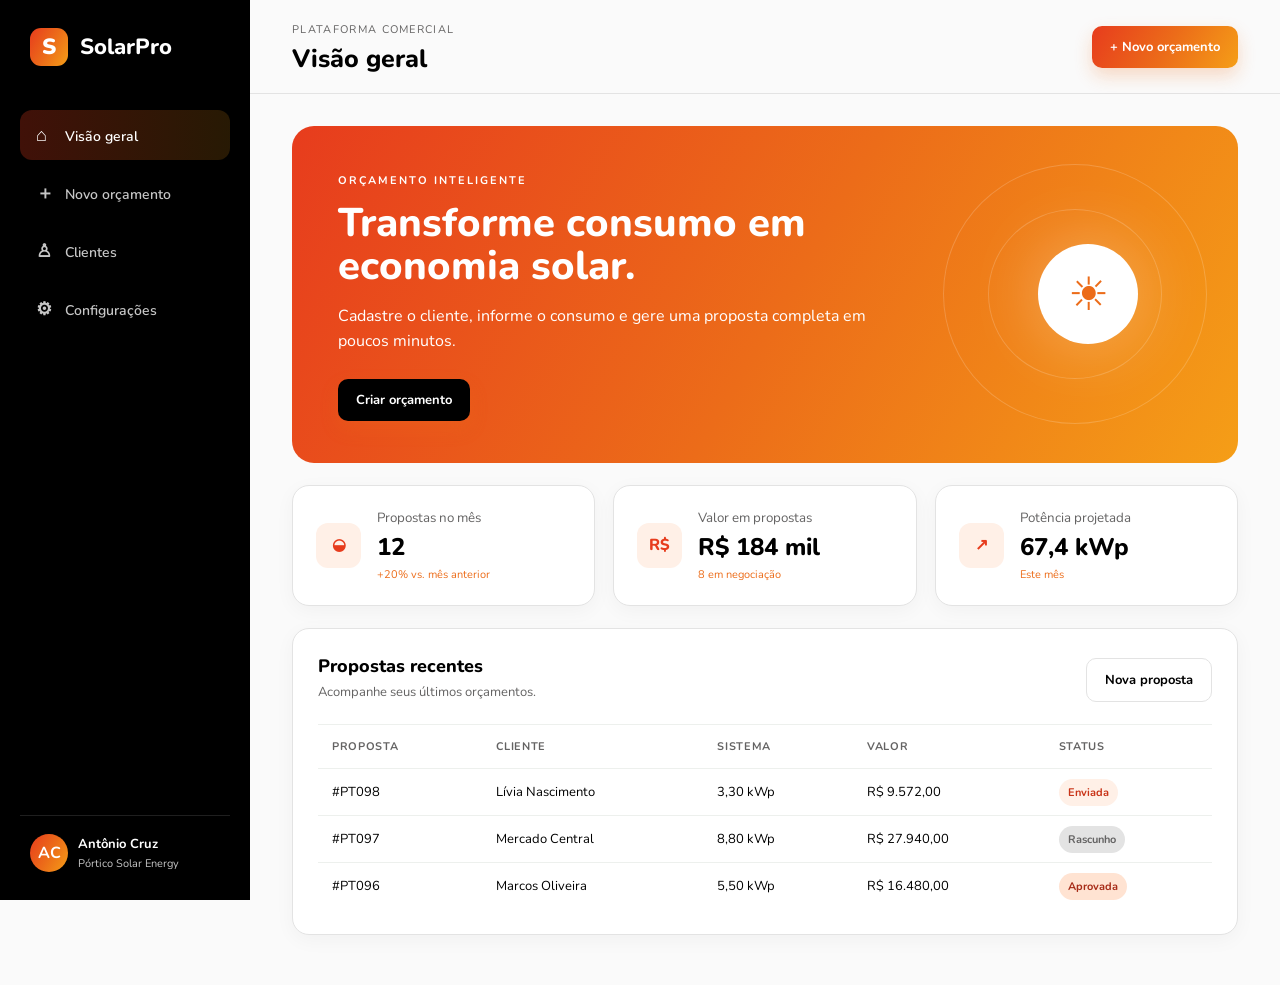
==== index.html @ 69b81ca0 "feat: criar MVP de propostas de energia solar" ====
<!doctype html>
<html lang="pt-BR">
<head>
  <meta charset="UTF-8" />
  <meta name="viewport" content="width=device-width, initial-scale=1.0" />
  <title>SolarPro - Orçamentos Fotovoltaicos</title>
  <link rel="preconnect" href="https://fonts.googleapis.com">
  <link rel="preconnect" href="https://fonts.gstatic.com" crossorigin>
  <link href="https://fonts.googleapis.com/css2?family=Nunito:wght@200;300;400;600;700;800;900&display=swap" rel="stylesheet">
  <link rel="stylesheet" href="styles.css" />
  <link rel="stylesheet" href="theme-portico.css" />
</head>
<body>
  <aside class="sidebar">
    <div class="brand"><span class="brand-mark">S</span><span>SolarPro</span></div>
    <nav>
      <button class="nav-item active" data-view="dashboard"><span>⌂</span> Visão geral</button>
      <button class="nav-item" data-view="quote"><span>＋</span> Novo orçamento</button>
      <button class="nav-item" data-view="clients"><span>♙</span> Clientes</button>
      <button class="nav-item" data-view="settings"><span>⚙</span> Configurações</button>
    </nav>
    <div class="sidebar-footer">
      <div class="avatar">AC</div>
      <div><strong>Antônio Cruz</strong><small>Pórtico Solar Energy</small></div>
    </div>
  </aside>

  <main>
    <header class="topbar">
      <div><small>Plataforma comercial</small><h1 id="pageTitle">Visão geral</h1></div>
      <button class="primary" id="newQuoteTop">+ Novo orçamento</button>
    </header>

    <section id="dashboard" class="view active-view">
      <div class="hero">
        <div><span class="eyebrow">ORÇAMENTO INTELIGENTE</span><h2>Transforme consumo em economia solar.</h2><p>Cadastre o cliente, informe o consumo e gere uma proposta completa em poucos minutos.</p><button class="primary light" id="heroNew">Criar orçamento</button></div>
        <div class="sun-orbit"><div class="sun">☀</div><span class="orbit one"></span><span class="orbit two"></span></div>
      </div>
      <div class="metric-grid">
        <article class="metric"><span class="metric-icon green">◒</span><div><small>Propostas no mês</small><strong>12</strong><em>+20% vs. mês anterior</em></div></article>
        <article class="metric"><span class="metric-icon amber">R$</span><div><small>Valor em propostas</small><strong>R$ 184 mil</strong><em>8 em negociação</em></div></article>
        <article class="metric"><span class="metric-icon blue">↗</span><div><small>Potência projetada</small><strong>67,4 kWp</strong><em>Este mês</em></div></article>
      </div>
      <div class="panel">
        <div class="panel-heading"><div><h3>Propostas recentes</h3><p>Acompanhe seus últimos orçamentos.</p></div><button class="ghost" id="panelNew">Nova proposta</button></div>
        <div class="table-wrap"><table><thead><tr><th>Proposta</th><th>Cliente</th><th>Sistema</th><th>Valor</th><th>Status</th></tr></thead><tbody id="recentQuotes"><tr><td>#PT098</td><td>Lívia Nascimento</td><td>3,30 kWp</td><td>R$ 9.572,00</td><td><span class="status sent">Enviada</span></td></tr><tr><td>#PT097</td><td>Mercado Central</td><td>8,80 kWp</td><td>R$ 27.940,00</td><td><span class="status draft">Rascunho</span></td></tr><tr><td>#PT096</td><td>Marcos Oliveira</td><td>5,50 kWp</td><td>R$ 16.480,00</td><td><span class="status approved">Aprovada</span></td></tr></tbody></table></div>
      </div>
    </section>

    <section id="quote" class="view">
      <div class="stepper"><div class="step active"><b>1</b><span>Cliente</span></div><i></i><div class="step"><b>2</b><span>Consumo</span></div><i></i><div class="step"><b>3</b><span>Sistema</span></div><i></i><div class="step"><b>4</b><span>Proposta</span></div></div>
      <form id="quoteForm">
        <div class="form-card step-panel active" data-step="1">
          <div class="form-title"><span>01</span><div><h2>Dados do cliente</h2><p>Informações de identificação e endereço da instalação.</p></div></div>
          <div class="form-grid">
            <label class="wide">Nome / Razão social<input name="clientName" value="Lívia Nascimento Monteiro" required></label>
            <label>CPF / CNPJ<input name="document" placeholder="000.000.000-00"></label>
            <label>Telefone<input name="phone" placeholder="(35) 99999-9999"></label>
            <label class="wide">Endereço<input name="address" value="Rua João Esteves Veronezi, 23 - Vista Alegre" required></label>
            <label>Cidade<input name="city" value="Alfenas" required></label>
            <label>UF<select name="state"><option selected>MG</option><option>SP</option><option>RJ</option><option>PR</option></select></label>
            <label>Nº da instalação<input name="installation" placeholder="Número da UC"></label>
            <label>Tipo de ligação<select name="connection"><option value="30">Monofásico</option><option value="50" selected>Bifásico</option><option value="100">Trifásico</option></select></label>
          </div>
        </div>

        <div class="form-card step-panel" data-step="2">
          <div class="form-title"><span>02</span><div><h2>Histórico de consumo</h2><p>Informe os últimos 12 meses em kWh. No futuro estes dados poderão ser extraídos da conta.</p></div></div>
          <div class="consumption-grid" id="consumptionGrid"></div>
          <div class="average-box"><span>Média mensal</span><strong id="averageConsumption">400 kWh</strong><small>Consumo compensável: <b id="compensableConsumption">350 kWh</b></small></div>
        </div>

        <div class="form-card step-panel" data-step="3">
          <div class="form-title"><span>03</span><div><h2>Parâmetros do sistema</h2><p>Ajuste tarifa, módulo, desempenho e condições comerciais.</p></div></div>
          <div class="form-grid">
            <label>Tarifa de energia (R$/kWh)<input type="number" step="0.01" name="tariff" value="1.15"></label>
            <label>HSP médio diário<input type="number" step="0.01" name="hsp" value="5.1675"></label>
            <label>Potência do módulo (W)<select name="modulePower"><option>450</option><option>550</option><option selected>550</option><option>575</option><option>585</option></select></label>
            <label>Performance ratio<input type="number" step="0.01" name="performance" value="0.74"></label>
            <label>Custo do kit (R$)<input type="number" step="0.01" name="kitCost" value="5200"></label>
            <label>Margem sobre o kit<input type="number" step="0.01" name="margin" value="0.49"></label>
            <label>Instalação sobre o kit<input type="number" step="0.01" name="installationRate" value="0.23077"></label>
            <label>Engenharia sobre o kit<input type="number" step="0.01" name="engineeringRate" value="0.12"></label>
            <label>Reajuste anual da energia<input type="number" step="0.01" name="energyInflation" value="0.10"></label>
            <label>Orientação<select name="orientation"><option selected>Norte</option><option>Nordeste</option><option>Noroeste</option><option>Leste</option><option>Oeste</option></select></label>
          </div>
        </div>

        <div class="form-actions"><button type="button" class="ghost hidden" id="prevStep">← Voltar</button><span></span><button type="button" class="primary" id="nextStep">Continuar →</button></div>
      </form>
    </section>

    <section id="proposal" class="view">
      <div class="proposal-actions"><button class="ghost" id="editQuote">← Editar dados</button><button class="primary" id="printProposal">Imprimir / Salvar PDF</button></div>
      <article class="proposal" id="proposalDocument">
        <div class="proposal-cover">
          <div class="proposal-brand"><span class="brand-mark">S</span><b>PÓRTICO<br>SOLAR ENERGY</b></div>
          <span class="proposal-number" id="pNumber">PT099/2026</span>
          <div class="cover-copy"><span>PROPOSTA TÉCNICA COMERCIAL</span><h2>Energia limpa.<br>Economia de verdade.</h2><p>Projeto fotovoltaico personalizado para <strong id="pClientCover"></strong>.</p></div>
          <div class="cover-result"><div><small>Potência do sistema</small><strong id="pPowerCover"></strong></div><div><small>Economia no 1º ano</small><strong id="pSavingsCover"></strong></div></div>
        </div>

        <div class="proposal-page">
          <div class="proposal-header"><div class="proposal-brand dark"><span class="brand-mark">S</span><b>PÓRTICO SOLAR ENERGY</b></div><span id="pDate"></span></div>
          <h2 class="section-heading">Seu projeto solar</h2>
          <p class="lead">Dimensionamento desenvolvido a partir do consumo informado e do potencial solar da região.</p>
          <div class="client-card"><div><small>CLIENTE</small><strong id="pClient"></strong><span id="pAddress"></span></div><div><small>INSTALAÇÃO</small><strong id="pInstallation"></strong><span id="pConnection"></span></div></div>
          <div class="result-grid"><div><small>Potência instalada</small><strong id="pPower"></strong></div><div><small>Módulos solares</small><strong id="pModules"></strong></div><div><small>Geração anual</small><strong id="pGeneration"></strong></div><div><small>Área estimada</small><strong id="pArea"></strong></div></div>
          <div class="chart-card"><div class="chart-heading"><div><h3>Geração estimada</h3><p>Produção mensal prevista em kWh</p></div><strong id="pMonthlyAverage"></strong></div><div class="bars" id="generationChart"></div></div>
        </div>

        <div class="proposal-page finance-page">
          <h2 class="section-heading">O investimento que se paga</h2>
          <p class="lead">A economia produzida pelo sistema recupera o investimento e continua gerando valor.</p>
          <div class="finance-highlight"><div><small>INVESTIMENTO TOTAL</small><strong id="pInvestment"></strong><span>Equipamentos, projeto e instalação</span></div><div><small>PAYBACK SIMPLES</small><strong id="pPayback"></strong><span>Retorno estimado</span></div></div>
          <div class="economy-row"><div><small>Economia no 1º ano</small><strong id="pAnnualSavings"></strong></div><div><small>Economia média mensal</small><strong id="pMonthlySavings"></strong></div><div><small>Vida útil considerada</small><strong>25 anos</strong></div></div>
          <div class="equipment"><h3>Equipamentos e serviços inclusos</h3><ul id="pEquipment"></ul></div>
          <div class="terms"><h3>Condições comerciais</h3><p>Pagamento à vista: 80% na assinatura do contrato e 20% após a instalação. Proposta válida por 3 dias, sujeita à disponibilidade dos equipamentos.</p></div>
          <footer><span>Pórtico Solar Energy • Alfenas/MG</span><span>antoniocruz@porticosolar.com.br • (35) 98409-2508</span></footer>
        </div>
      </article>
    </section>

    <section id="clients" class="view empty-state"><span>♙</span><h2>Clientes</h2><p>Os clientes cadastrados aparecerão aqui nas próximas versões.</p><button class="primary openQuote">Cadastrar primeiro cliente</button></section>
    <section id="settings" class="view empty-state"><span>⚙</span><h2>Configurações comerciais</h2><p>Tarifas, equipamentos, margens e modelos de proposta serão administrados aqui.</p><button class="primary openQuote">Usar configurações do modelo</button></section>
  </main>
  <script src="app.js"></script>
</body>
</html>
---- styles.css ----
:root{--ink:#10241d;--muted:#6c7a74;--green:#0d6b4f;--green2:#15966d;--lime:#d9f66f;--cream:#f5f4ed;--white:#fff;--line:#e2e7e2;--amber:#f0a936;--blue:#4379d7;--shadow:0 18px 50px rgba(17,49,38,.10)}*{box-sizing:border-box}body{margin:0;font-family:'DM Sans',sans-serif;color:var(--ink);background:#f7f8f5}.sidebar{position:fixed;left:0;top:0;bottom:0;width:250px;background:#0b2d23;color:white;padding:28px 20px;display:flex;flex-direction:column;z-index:10}.brand{display:flex;align-items:center;gap:12px;font:800 22px Manrope;margin:0 10px 44px}.brand-mark{width:38px;height:38px;border-radius:12px;background:var(--lime);color:#173d2e;display:grid;place-items:center;font-weight:900}.sidebar nav{display:grid;gap:8px}.nav-item{border:0;background:transparent;color:#a9c2b8;text-align:left;padding:13px 16px;border-radius:12px;font:600 14px 'DM Sans';cursor:pointer}.nav-item span{display:inline-block;width:25px;font-size:18px}.nav-item:hover,.nav-item.active{background:rgba(255,255,255,.1);color:white}.sidebar-footer{margin-top:auto;padding:18px 10px 0;border-top:1px solid rgba(255,255,255,.12);display:flex;gap:10px;align-items:center}.avatar{width:38px;height:38px;border-radius:50%;background:#1c8061;display:grid;place-items:center;font-weight:700}.sidebar-footer strong,.sidebar-footer small{display:block}.sidebar-footer strong{font-size:13px}.sidebar-footer small{font-size:11px;color:#9cb8ae;margin-top:3px}main{margin-left:250px;min-height:100vh}.topbar{height:94px;padding:18px 42px;display:flex;justify-content:space-between;align-items:center;background:rgba(247,248,245,.92);position:sticky;top:0;z-index:5;border-bottom:1px solid #ebeeea;backdrop-filter:blur(12px)}.topbar small{color:var(--muted);font-size:11px;text-transform:uppercase;letter-spacing:.12em}.topbar h1{margin:3px 0 0;font:800 25px Manrope}.primary,.ghost{border:0;border-radius:10px;padding:12px 18px;font:700 13px 'DM Sans';cursor:pointer}.primary{background:var(--green);color:white;box-shadow:0 8px 18px rgba(13,107,79,.18)}.primary:hover{background:#095940}.ghost{background:white;color:var(--ink);border:1px solid var(--line)}.view{display:none;padding:32px 42px 50px;max-width:1480px;margin:auto}.active-view{display:block}.hero{min-height:280px;border-radius:22px;background:linear-gradient(120deg,#0a513b,#0e7c59);color:white;padding:42px 46px;display:flex;align-items:center;justify-content:space-between;overflow:hidden;position:relative}.hero>div:first-child{max-width:620px;z-index:1}.eyebrow{font-size:11px;letter-spacing:.18em;color:#d7f27e;font-weight:700}.hero h2{font:800 40px/1.07 Manrope;margin:12px 0}.hero p{color:#c6ddd5;line-height:1.6;max-width:540px}.primary.light{background:var(--lime);color:#183a2e;margin-top:8px}.sun-orbit{position:relative;width:260px;height:230px}.sun{position:absolute;inset:65px 80px;width:100px;height:100px;border-radius:50%;background:var(--lime);display:grid;place-items:center;color:#30553e;font-size:46px;box-shadow:0 0 70px rgba(217,246,111,.35)}.orbit{position:absolute;border:1px solid rgba(255,255,255,.18);border-radius:50%}.orbit.one{inset:30px}.orbit.two{inset:-15px}.metric-grid{display:grid;grid-template-columns:repeat(3,1fr);gap:18px;margin:22px 0}.metric,.panel,.form-card{background:white;border:1px solid #e8ece8;border-radius:17px;box-shadow:0 5px 20px rgba(19,48,38,.04)}.metric{padding:23px;display:flex;gap:16px;align-items:center}.metric-icon{width:45px;height:45px;display:grid;place-items:center;border-radius:12px;font-weight:800}.metric-icon.green{background:#e5f5ee;color:var(--green)}.metric-icon.amber{background:#fff1d9;color:#a86a00}.metric-icon.blue{background:#e8f0ff;color:var(--blue)}.metric small,.metric strong,.metric em{display:block}.metric small{color:var(--muted)}.metric strong{font:800 24px Manrope;margin:4px 0}.metric em{font-size:11px;color:#51a174;font-style:normal}.panel{padding:25px}.panel-heading{display:flex;justify-content:space-between;align-items:center}.panel h3{margin:0;font:800 18px Manrope}.panel p{margin:5px 0;color:var(--muted);font-size:13px}.table-wrap{overflow-x:auto}table{width:100%;border-collapse:collapse;margin-top:18px}th,td{text-align:left;padding:14px;border-top:1px solid #edf0ed;font-size:13px}th{font-size:11px;color:var(--muted);text-transform:uppercase;letter-spacing:.06em}.status{padding:6px 9px;border-radius:20px;font-size:11px;font-weight:700}.sent{background:#e5f1ff;color:#356cb3}.draft{background:#f1f1ed;color:#72776f}.approved{background:#e1f5e9;color:#277345}.stepper{display:flex;align-items:center;justify-content:center;margin:4px auto 28px;max-width:650px}.step{display:flex;align-items:center;gap:8px;color:#a5ada9;font-size:12px;font-weight:700}.step b{width:29px;height:29px;border-radius:50%;border:1px solid #d7ddd9;display:grid;place-items:center}.step.active{color:var(--green)}.step.active b{background:var(--green);border-color:var(--green);color:#fff}.stepper i{height:1px;background:#dfe4e1;width:60px;margin:0 10px}.form-card{padding:30px;display:none}.form-card.active{display:block}.form-title{display:flex;gap:15px;align-items:flex-start;padding-bottom:22px;border-bottom:1px solid #edf0ed;margin-bottom:24px}.form-title>span{font:800 12px Manrope;color:var(--green);background:#e6f4ee;padding:7px 9px;border-radius:8px}.form-title h2{font:800 23px Manrope;margin:0}.form-title p{margin:5px 0 0;color:var(--muted);font-size:13px}.form-grid{display:grid;grid-template-columns:repeat(2,1fr);gap:19px}.form-grid label,.consumption-grid label{font-size:12px;font-weight:700;color:#405048}.form-grid label.wide{grid-column:span 2}input,select{width:100%;margin-top:7px;border:1px solid #dfe5e1;border-radius:9px;padding:12px 13px;background:#fbfcfa;font:500 14px 'DM Sans';color:var(--ink);outline:none}input:focus,select:focus{border-color:var(--green2);box-shadow:0 0 0 3px rgba(21,150,109,.09)}.consumption-grid{display:grid;grid-template-columns:repeat(4,1fr);gap:14px}.average-box{margin-top:22px;background:#eef7f2;border-radius:12px;padding:17px 20px;display:flex;align-items:center;gap:18px}.average-box span{color:var(--muted);font-size:12px}.average-box strong{font:800 22px Manrope;color:var(--green)}.average-box small{margin-left:auto;color:var(--muted)}.form-actions{display:flex;justify-content:space-between;margin-top:18px}.hidden{visibility:hidden}.proposal-actions{display:flex;justify-content:flex-end;gap:10px;margin-bottom:18px}.proposal{max-width:920px;margin:auto;background:white;box-shadow:var(--shadow)}.proposal-cover{min-height:790px;background:linear-gradient(145deg,#082e24 0%,#0b674b 68%,#d9f66f 68%,#d9f66f 100%);color:white;padding:50px;position:relative;display:flex;flex-direction:column}.proposal-brand{display:flex;align-items:center;gap:10px}.proposal-brand b{font:800 12px/1.1 Manrope;letter-spacing:.08em}.proposal-number{position:absolute;right:50px;top:60px;font-size:12px;color:#b9d0c7}.cover-copy{margin-top:165px;max-width:650px}.cover-copy>span{color:var(--lime);letter-spacing:.16em;font-size:11px;font-weight:700}.cover-copy h2{font:800 52px/1.03 Manrope;margin:16px 0}.cover-copy p{font-size:16px;color:#cce0d8}.cover-result{margin-top:auto;margin-bottom:80px;display:flex;gap:60px}.cover-result small,.cover-result strong{display:block}.cover-result small{color:#a8c5ba;font-size:11px}.cover-result strong{font:800 25px Manrope;margin-top:5px}.proposal-page{min-height:980px;padding:48px 55px;position:relative}.proposal-header{display:flex;justify-content:space-between;align-items:center;border-bottom:1px solid #e7ebe8;padding-bottom:20px;color:var(--muted);font-size:11px}.proposal-brand.dark{color:var(--ink)}.section-heading{font:800 31px Manrope;margin:45px 0 8px}.lead{color:var(--muted);max-width:620px}.client-card{display:grid;grid-template-columns:2fr 1fr;gap:20px;background:var(--cream);padding:22px;border-radius:13px;margin:28px 0}.client-card small,.client-card strong,.client-card span{display:block}.client-card small{font-size:9px;color:var(--muted);letter-spacing:.12em}.client-card strong{font-size:15px;margin:5px 0}.client-card span{font-size:12px;color:var(--muted)}.result-grid{display:grid;grid-template-columns:repeat(4,1fr);border:1px solid var(--line);border-radius:13px;overflow:hidden}.result-grid div{padding:19px;border-right:1px solid var(--line)}.result-grid div:last-child{border:0}.result-grid small,.result-grid strong{display:block}.result-grid small{font-size:10px;color:var(--muted)}.result-grid strong{font:800 20px Manrope;margin-top:6px;color:var(--green)}.chart-card{margin-top:30px;border:1px solid var(--line);border-radius:13px;padding:24px}.chart-heading{display:flex;justify-content:space-between}.chart-heading h3{margin:0}.chart-heading p{margin:4px 0;color:var(--muted);font-size:11px}.chart-heading strong{font:800 20px Manrope;color:var(--green)}.bars{height:220px;display:flex;align-items:flex-end;gap:9px;margin-top:24px;border-bottom:1px solid var(--line)}.bar-wrap{height:100%;flex:1;display:flex;align-items:flex-end;position:relative}.bar{width:100%;background:linear-gradient(#44b78b,#0d6b4f);border-radius:5px 5px 0 0;min-height:10px}.bar-label{position:absolute;bottom:-22px;width:100%;text-align:center;font-size:8px;color:var(--muted)}.finance-highlight{display:grid;grid-template-columns:1.4fr 1fr;background:#0d694f;color:white;border-radius:16px;overflow:hidden;margin:32px 0}.finance-highlight>div{padding:30px}.finance-highlight>div+div{background:#d9f66f;color:var(--ink)}.finance-highlight small,.finance-highlight strong,.finance-highlight span{display:block}.finance-highlight small{font-size:10px;letter-spacing:.1em;opacity:.75}.finance-highlight strong{font:800 32px Manrope;margin:7px 0}.finance-highlight span{font-size:11px;opacity:.75}.economy-row{display:grid;grid-template-columns:repeat(3,1fr);gap:12px}.economy-row div{background:var(--cream);padding:18px;border-radius:11px}.economy-row small,.economy-row strong{display:block}.economy-row small{font-size:10px;color:var(--muted)}.economy-row strong{font:800 18px Manrope;margin-top:7px}.equipment,.terms{margin-top:30px}.equipment h3,.terms h3{font:800 17px Manrope}.equipment ul{display:grid;grid-template-columns:1fr 1fr;padding:0;list-style:none;gap:10px}.equipment li{font-size:12px;padding:11px;border-bottom:1px solid var(--line)}.equipment li:before{content:'✓';color:var(--green);font-weight:800;margin-right:8px}.terms p{font-size:12px;line-height:1.6;color:var(--muted)}footer{position:absolute;left:55px;right:55px;bottom:35px;padding-top:14px;border-top:1px solid var(--line);display:flex;justify-content:space-between;font-size:9px;color:var(--muted)}.empty-state{text-align:center;padding-top:130px}.empty-state>span{font-size:45px;color:var(--green)}.empty-state p{color:var(--muted)}@media(max-width:900px){.sidebar{width:82px;padding:24px 12px}.brand>span:last-child,.nav-item{font-size:0}.brand{margin-left:8px}.nav-item span{font-size:20px}.sidebar-footer>div:not(.avatar){display:none}main{margin-left:82px}.topbar,.view{padding-left:22px;padding-right:22px}.metric-grid{grid-template-columns:1fr}.sun-orbit{display:none}.form-grid,.consumption-grid{grid-template-columns:1fr 1fr}.result-grid{grid-template-columns:1fr 1fr}.proposal-cover{min-height:700px}.cover-copy h2{font-size:40px}}@media print{body{background:#fff}.sidebar,.topbar,.proposal-actions{display:none!important}main{margin:0}.view{display:none!important;padding:0}.view#proposal{display:block!important}.proposal{box-shadow:none;max-width:none}.proposal-cover,.proposal-page{min-height:100vh;page-break-after:always;-webkit-print-color-adjust:exact;print-color-adjust:exact}.proposal-page:last-child{page-break-after:auto}}
---- theme-portico.css ----
/* Identidade visual oficial Pórtico Solar Energy */
:root {
  --ink: #000000;
  --muted: #646363;
  --green: #EC6C19;
  --green2: #E73C1D;
  --lime: #F59E17;
  --cream: #FAFAFA;
  --white: #FFFFFF;
  --line: #E3E3E3;
  --amber: #F59E17;
  --blue: #EC6C19;
  --portico-gradient: linear-gradient(120deg, #E73C1D 0%, #EC6C19 52%, #F59E17 100%);
  --shadow: 0 18px 50px rgba(0, 0, 0, .10);
}

body, body * { font-family: 'Nunito', Arial, sans-serif !important; }
.brand, .topbar h1, .hero h2, .metric strong, .panel h3, .form-title h2,
.average-box strong, .proposal-brand b, .cover-copy h2, .cover-result strong,
.section-heading, .result-grid strong, .chart-heading strong, .finance-highlight strong,
.economy-row strong, .equipment h3, .terms h3 { font-family: 'Nunito', sans-serif; }

body { color: var(--ink); background: #FAFAFA; }
.sidebar { background: #000000; }
.brand-mark { background: var(--portico-gradient); color: #FFFFFF; border-radius: 11px; }
.nav-item { color: #C6C6C6; }
.nav-item:hover, .nav-item.active {
  background: linear-gradient(90deg, rgba(231, 60, 29, .28), rgba(245, 158, 23, .16));
  color: #FFFFFF;
}
.avatar { background: var(--portico-gradient); }
.sidebar-footer small { color: #C6C6C6; }
.topbar { background: rgba(250, 250, 250, .94); border-color: #E3E3E3; }
.primary { background: var(--portico-gradient); box-shadow: 0 8px 18px rgba(236, 108, 25, .24); }
.primary:hover { background: linear-gradient(120deg, #D9341B, #E95C13, #EB8B0F); }
.hero { background: var(--portico-gradient); }
.eyebrow, .hero p { color: #FFFFFF; }
.primary.light { background: #000000; color: #FFFFFF; }
.sun { background: #FFFFFF; color: #EC6C19; box-shadow: 0 0 70px rgba(255, 255, 255, .32); }
.metric, .panel, .form-card { border-color: #E3E3E3; box-shadow: 0 5px 20px rgba(0, 0, 0, .04); }
.metric-icon.green, .metric-icon.amber, .metric-icon.blue { background: #FFF0E7; color: #E73C1D; }
.metric em { color: #EC6C19; }
.sent { background: #FFF0E7; color: #C93418; }
.draft { background: #E3E3E3; color: #646363; }
.approved { background: #FFE3D2; color: #A72C18; }
.step.active { color: #E73C1D; }
.step.active b { background: var(--portico-gradient); border-color: #EC6C19; }
.form-title > span { color: #E73C1D; background: #FFF0E7; }
.form-grid label, .consumption-grid label { color: #646363; }
input:focus, select:focus { border-color: #EC6C19; box-shadow: 0 0 0 3px rgba(236, 108, 25, .12); }
.average-box { background: #FFF3EB; }
.average-box strong { color: #E73C1D; }
.proposal-cover {
  background: linear-gradient(145deg, #000000 0%, #1D1D1D 68%, #E73C1D 68%, #F59E17 100%);
}
.proposal-number, .cover-result small { color: #C6C6C6; }
.cover-copy > span { color: #F59E17; }
.cover-copy p { color: #E3E3E3; }
.result-grid strong, .chart-heading strong { color: #E73C1D; }
.bar { background: linear-gradient(#F59E17, #EC6C19, #E73C1D); }
.finance-highlight { background: #000000; }
.finance-highlight > div + div { background: var(--portico-gradient); color: #FFFFFF; }
.equipment li::before, .empty-state > span { color: #EC6C19; }
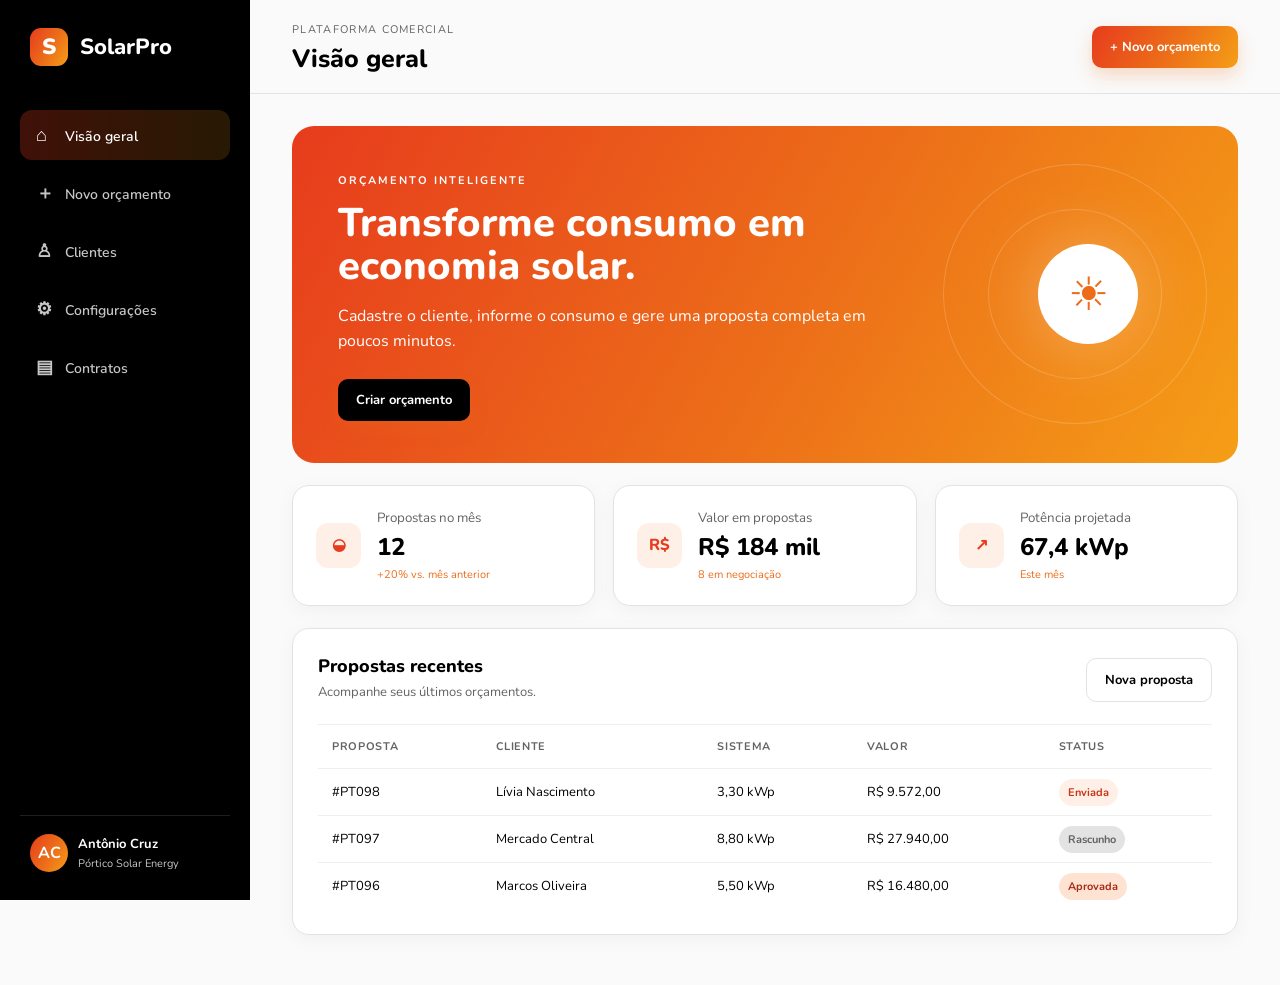
==== commit 3ba0ad59: "feat: adiciona propostas híbridas e contratos com aceite e assinatura por link" ====
--- a/index.html
+++ b/index.html
@@ -9,6 +9,7 @@
   <link href="https://fonts.googleapis.com/css2?family=Nunito:wght@200;300;400;600;700;800;900&display=swap" rel="stylesheet">
   <link rel="stylesheet" href="styles.css" />
   <link rel="stylesheet" href="theme-portico.css" />
+  <link rel="stylesheet" href="contracts.css" />
 </head>
 <body>
   <aside class="sidebar">
@@ -73,9 +74,31 @@
         <div class="form-card step-panel" data-step="3">
           <div class="form-title"><span>03</span><div><h2>Parâmetros do sistema</h2><p>Ajuste tarifa, módulo, desempenho e condições comerciais.</p></div></div>
           <div class="form-grid">
+            <div class="wide field-section"><h3>01 / Equipamentos do projeto</h3><p>Informe marca e modelo conforme o orçamento do fornecedor.</p></div>
+            <label class="wide">Tipo de sistema<select name="systemType"><option value="grid">Conectado à rede (on-grid)</option><option value="hybrid">Híbrido com baterias</option></select></label>
+            <label>Marca dos módulos<input name="moduleBrand" list="moduleBrands" placeholder="Selecione ou digite" required></label>
+            <datalist id="moduleBrands"><option value="Canadian Solar"><option value="JA Solar"><option value="Jinko Solar"><option value="LONGi"><option value="Trina Solar"></datalist>
+            <label>Modelo dos módulos<input name="moduleModel" placeholder="Código do fabricante" required></label>
+            <label>Marca do inversor<input name="inverterBrand" list="inverterBrands" placeholder="Selecione ou digite" required></label>
+            <datalist id="inverterBrands"><option value="Deye"><option value="Growatt"><option value="GoodWe"><option value="Solis"><option value="Sungrow"><option value="Hoymiles"></datalist>
+            <label>Modelo do inversor<input name="inverterModel" placeholder="Código do fabricante" required></label>
+            <label>Tecnologia do inversor<select name="inverterType"><option value="string">Inversor string</option><option value="micro">Microinversor</option><option value="hybrid" disabled>Inversor híbrido</option></select></label>
+            <label>Potência por inversor (kW)<input name="inverterPower" type="number" min="0.01" step="0.01" value="3" required></label>
+            <label>Quantidade de inversores<input name="inverterQuantity" type="number" min="1" step="1" value="1" required></label>
+            <label>Área por módulo (m²)<input name="moduleArea" type="number" min="0.01" step="0.001" value="2.645" required></label>
+            <fieldset class="wide hybrid-fields" id="hybridFields" hidden disabled><legend>Armazenamento e backup</legend><div class="form-grid">
+              <label>Marca da bateria<input name="batteryBrand" required></label>
+              <label>Modelo da bateria<input name="batteryModel" required></label>
+              <label>Capacidade por bateria (kWh)<input name="batteryCapacity" type="number" min="0.1" step="0.1" value="5.1" required></label>
+              <label>Quantidade de baterias<input name="batteryQuantity" type="number" min="1" step="1" value="1" required></label>
+              <label>Profundidade de descarga (%)<input name="batteryDod" type="number" min="1" max="100" step="1" value="90" required></label>
+              <label>Carga média de backup (kW)<input name="backupLoad" type="number" min="0.01" step="0.01" value="0.5" required></label>
+              <label class="wide">Custo adicional de armazenamento e backup (R$)<input name="batteryCost" type="number" min="0" step="0.01" placeholder="Baterias, proteções e instalação de backup" required></label>
+            </div><p class="field-help">Confirme a compatibilidade entre inversor e baterias. A autonomia é teórica e não considera perdas.</p></fieldset>
+            <div class="wide field-section"><h3>02 / Dimensionamento e investimento</h3><p>Inclua módulos e inversores no custo do kit. Informe o armazenamento separadamente.</p></div>
             <label>Tarifa de energia (R$/kWh)<input type="number" step="0.01" name="tariff" value="1.15"></label>
             <label>HSP médio diário<input type="number" step="0.01" name="hsp" value="5.1675"></label>
-            <label>Potência do módulo (W)<select name="modulePower"><option>450</option><option>550</option><option selected>550</option><option>575</option><option>585</option></select></label>
+            <label>Potência do módulo (W)<input name="modulePower" type="number" min="1" step="1" value="550" required></label>
             <label>Performance ratio<input type="number" step="0.01" name="performance" value="0.74"></label>
             <label>Custo do kit (R$)<input type="number" step="0.01" name="kitCost" value="5200"></label>
             <label>Margem sobre o kit<input type="number" step="0.01" name="margin" value="0.49"></label>
@@ -109,6 +132,15 @@
           <div class="chart-card"><div class="chart-heading"><div><h3>Geração estimada</h3><p>Produção mensal prevista em kWh</p></div><strong id="pMonthlyAverage"></strong></div><div class="bars" id="generationChart"></div></div>
         </div>
 
+        <div class="proposal-page equipment-page">
+          <span class="section-kicker">02 / TECNOLOGIA DO SEU PROJETO</span>
+          <h2 class="section-heading">Equipamentos escolhidos</h2>
+          <p class="lead" id="pSystemDescription"></p>
+          <div class="equipment-cards" id="pEquipmentCards"></div>
+          <div class="storage-summary" id="pStorage" hidden></div>
+          <div class="technical-note"><h3>Premissas do projeto</h3><p id="pAssumptions"></p><p>A seleção depende da validação de tensão, fases, MPPT, limites elétricos e condições da instalação pelo responsável técnico.</p></div>
+        </div>
+
         <div class="proposal-page finance-page">
           <h2 class="section-heading">O investimento que se paga</h2>
           <p class="lead">A economia produzida pelo sistema recupera o investimento e continua gerando valor.</p>
@@ -124,6 +156,9 @@
     <section id="clients" class="view empty-state"><span>♙</span><h2>Clientes</h2><p>Os clientes cadastrados aparecerão aqui nas próximas versões.</p><button class="primary openQuote">Cadastrar primeiro cliente</button></section>
     <section id="settings" class="view empty-state"><span>⚙</span><h2>Configurações comerciais</h2><p>Tarifas, equipamentos, margens e modelos de proposta serão administrados aqui.</p><button class="primary openQuote">Usar configurações do modelo</button></section>
   </main>
+  <script src="contract-template.js"></script>
+  <script src="contract-core.js"></script>
   <script src="app.js"></script>
+  <script src="contracts.js"></script>
 </body>
 </html>
--- a/theme-portico.css
+++ b/theme-portico.css
@@ -61,3 +61,71 @@
 .finance-highlight { background: #000000; }
 .finance-highlight > div + div { background: var(--portico-gradient); color: #FFFFFF; }
 .equipment li::before, .empty-state > span { color: #EC6C19; }
+
+.form-grid > .wide { grid-column: 1 / -1; }
+.field-section { border-top: 1px solid var(--line); padding-top: 14px; }
+.field-section h3 { margin: 0; font-size: 16px; color: #202020; }
+.field-section p, .field-help { font-size: 12px; color: var(--muted); line-height: 1.6; }
+.hybrid-fields { min-width: 0; border: 1px solid #f2c6a9; border-radius: 14px; padding: 22px; background: #fff8f2; }
+.hybrid-fields legend { padding: 0 8px; font-weight: 800; }
+[hidden] { display: none !important; }
+.proposal { border-radius: 20px; overflow: hidden; }
+.proposal-cover { background: radial-gradient(ellipse at 100% 10%, #733218 0%, transparent 55%), linear-gradient(150deg, #171717 72%, #ec6c19 72%, #f59e17 100%); }
+.cover-copy { margin-top: 120px; }
+.cover-copy h2 { letter-spacing: -.045em; }
+.system-badge { display: table; margin-bottom: 22px; padding: 8px 14px; border: 1px solid #b8784c; border-radius: 30px; color: #ffbd86; font-size: 12px; font-weight: 800; }
+.cover-result { gap: 35px; padding-top: 24px; border-top: 1px solid #ffffff30; }
+.proposal-page { border-top: 1px solid var(--line); min-height: 850px; }
+.section-kicker { color: #c65112; font-size: 11px; font-weight: 800; letter-spacing: .15em; }
+.equipment-page .section-heading { margin-top: 16px; }
+.equipment-cards { display: grid; gap: 16px; margin: 30px 0; }
+.equipment-card { padding: 24px; border: 1px solid var(--line); border-left: 4px solid #ec6c19; border-radius: 12px; background: linear-gradient(110deg, #fff8f2, #fff); break-inside: avoid; overflow-wrap: anywhere; }
+.equipment-card small { color: #a84712; font-size: 10px; font-weight: 800; letter-spacing: .12em; }
+.equipment-card h3 { margin: 9px 0; font-size: 22px; }
+.equipment-card p { margin: 0; font-size: 13px; color: var(--muted); }
+.storage-summary { padding: 22px; background: #202020; color: #fff; border-radius: 12px; font-size: 13px; line-height: 1.8; }
+.technical-note { margin-top: 26px; padding-top: 16px; border-top: 1px solid var(--line); }
+.technical-note h3 { font-size: 15px; }
+.technical-note p { font-size: 12px; color: var(--muted); line-height: 1.7; }
+.client-card, .cover-copy, .equipment li { overflow-wrap: anywhere; }
+.chart-card { padding-bottom: 42px; }
+.finance-page footer { position: static; margin-top: 36px; gap: 16px; flex-wrap: wrap; }
+@media screen and (max-width: 600px) {
+  .topbar { gap: 10px; }.topbar h1 { font-size: 20px; }.topbar .primary { padding: 10px; font-size: 11px; }
+  .view { padding: 20px 12px; }.form-card { padding: 20px 14px; }
+  .form-grid { grid-template-columns: 1fr; }.form-grid label.wide { grid-column: 1; }
+  .step { gap: 4px; }.step span { font-size: 10px; }.stepper i { width: 12px; margin: 0 4px; }
+  .proposal-cover, .proposal-page { padding: 28px 20px; min-height: auto; }
+  .proposal-cover { min-height: 650px; }.proposal-number { position: static; margin-top: 18px; }
+  .cover-copy { margin-top: 60px; }.cover-copy h2 { font-size: 34px; }
+  .cover-result { flex-direction: column; gap: 20px; margin: 40px 0; }
+  .client-card, .finance-highlight, .economy-row, .equipment ul { grid-template-columns: 1fr; }
+  .chart-heading { flex-direction: column; gap: 12px; }.bars { gap: 4px; }
+  .result-grid div { padding: 12px; }.result-grid strong { font-size: 16px; }
+  .proposal-header { flex-wrap: wrap; gap: 12px; }.section-heading { font-size: 27px; }
+  .average-box { flex-wrap: wrap; }.average-box small { margin-left: 0; }
+}
+/* Impressão sem cabeçalhos/rodapés automáticos do navegador */
+@page {
+  size: A4;
+  margin: 0;
+}
+
+@media print {
+  html, body {
+    width: 210mm;
+    margin: 0 !important;
+    padding: 0 !important;
+    background: #FFFFFF;
+  }
+
+  .proposal-cover,
+  .proposal-page {
+    width: 210mm;
+    min-height: 297mm;
+    margin: 0;
+    overflow: visible;
+  }
+  .proposal { border-radius: 0; }
+  .equipment-card, .storage-summary, .finance-highlight, .client-card { break-inside: avoid; }
+}
--- a/contracts.css
+++ b/contracts.css
@@ -0,0 +1,36 @@
+.acceptance-panel{max-width:920px;margin:0 auto 24px;border-top:3px solid #ec6c19}
+.acceptance-panel .form-grid{margin-top:18px}
+.check-label{display:flex;gap:12px;align-items:flex-start;margin:20px 0;font-size:13px}
+.check-label input{width:18px;height:18px;margin:0;flex-shrink:0}
+.contract-row{display:flex;align-items:center;gap:20px;padding:20px 0;border-top:1px solid var(--line)}
+.contract-row>div{flex:1}.contract-row small{display:block;margin-top:5px;color:var(--muted)}
+.contract-row{flex-wrap:wrap}.customer-link,#customerLink{display:block;overflow-wrap:anywhere;font-size:13px;margin:12px 0;color:#b5470b}
+.contract-links{margin-bottom:18px}#serverLogin{max-width:480px;margin:20px 0}#serverLogin button{margin-top:12px}
+.public-contract{white-space:pre-wrap;line-height:1.8;border-top:2px solid #ec6c19;padding-top:24px;margin-top:28px}
+@page contractSheet{size:A4;margin:18mm;@bottom-right{content:counter(page);font-size:9pt;color:#646363}}
+.contract-controls .panel{margin-bottom:28px}.contract-controls form>.primary{margin-top:22px}
+#contractReview{margin-top:28px;padding-top:22px;border-top:1px solid var(--line)}
+textarea{width:100%;display:block;margin-top:10px;padding:16px;font:14px/1.7 Nunito,Arial,sans-serif;border:1px solid var(--line);border-radius:10px;resize:vertical}
+button:disabled{opacity:.5;cursor:not-allowed}
+#contractMessage,#acceptanceMessage,#contractStorageMessage{font-size:13px;color:#a63e12}
+.contract-document{max-width:900px;margin:auto;padding:55px;background:white;box-shadow:var(--shadow);font-size:14px;line-height:1.75;overflow-wrap:anywhere}
+.contract-letterhead{display:flex;justify-content:space-between;gap:18px;padding-bottom:18px;border-bottom:3px solid #ec6c19}
+.contract-letterhead small{color:var(--muted)}
+.contract-document h1{font-size:20px;text-align:center;margin:28px 0}
+.contract-document p{white-space:pre-line;margin:0 0 18px}
+.contract-annex{margin-top:40px;padding-top:20px;border-top:2px solid #ec6c19}
+@media(max-width:600px){.contract-row{flex-wrap:wrap;gap:12px}.contract-document{padding:24px 18px}.contract-letterhead{flex-direction:column}}
+@media print{
+  body[data-print="contract"],body.customer-page{width:auto;page:contractSheet}
+  .customer-page main{max-width:none!important;padding:0!important}
+  .customer-page .panel{box-shadow:none;border:0}
+  .customer-page #publicForm,.customer-page #publicPrint{display:none!important}
+  .customer-page #publicMessage{overflow-wrap:anywhere}
+  .acceptance-panel,.contract-controls{display:none!important}
+  body[data-print="contract"] .view#proposal{display:none!important}
+  body[data-print="contract"] .view#contract{display:block!important;padding:0;max-width:none}
+  body[data-print="contract"] .contract-document{display:block!important;box-shadow:none;max-width:none;padding:0;font-size:10pt;line-height:1.55}
+  .contract-document h1,.contract-document h2,.contract-letterhead{break-after:avoid}
+  .contract-document p{orphans:3;widows:3}
+  .contract-annex{break-before:page}
+}
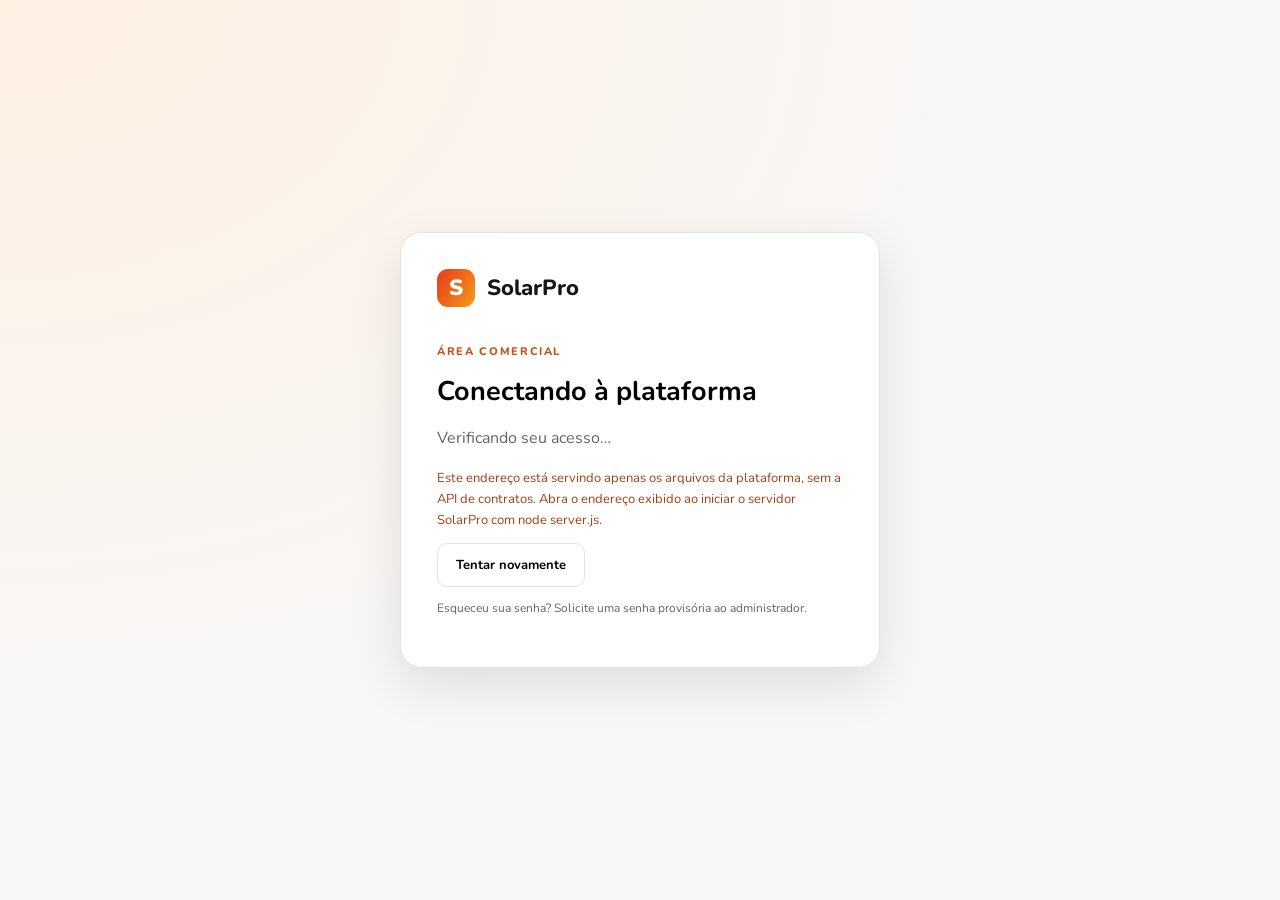
==== commit d3c11af6: "feat: adiciona contas de vendedores e administradores com controle de acesso" ====
--- a/index.html
+++ b/index.html
@@ -10,8 +10,9 @@
   <link rel="stylesheet" href="styles.css" />
   <link rel="stylesheet" href="theme-portico.css" />
   <link rel="stylesheet" href="contracts.css" />
+  <link rel="stylesheet" href="auth.css" />
 </head>
-<body>
+<body class="auth-locked">
   <aside class="sidebar">
     <div class="brand"><span class="brand-mark">S</span><span>SolarPro</span></div>
     <nav>
@@ -156,9 +157,11 @@
     <section id="clients" class="view empty-state"><span>♙</span><h2>Clientes</h2><p>Os clientes cadastrados aparecerão aqui nas próximas versões.</p><button class="primary openQuote">Cadastrar primeiro cliente</button></section>
     <section id="settings" class="view empty-state"><span>⚙</span><h2>Configurações comerciais</h2><p>Tarifas, equipamentos, margens e modelos de proposta serão administrados aqui.</p><button class="primary openQuote">Usar configurações do modelo</button></section>
   </main>
+  <script src="api-client.js"></script>
   <script src="contract-template.js"></script>
   <script src="contract-core.js"></script>
   <script src="app.js"></script>
   <script src="contracts.js"></script>
+  <script src="auth-ui.js"></script>
 </body>
 </html>
--- a/auth.css
+++ b/auth.css
@@ -0,0 +1,14 @@
+.auth-locked>main,.auth-locked>.sidebar{display:none!important}
+.auth-gate{min-height:100vh;display:grid;grid-template-columns:minmax(0,1fr);place-items:center;padding:32px 20px;background:radial-gradient(ellipse at top left,#fff0e2,#f7f7f7 60%)}
+.auth-card{min-width:0;width:100%;max-width:480px;padding:36px;background:white;border:1px solid var(--line);border-radius:22px;box-shadow:var(--shadow)}
+.auth-card .brand>span:last-child{font-size:22px}
+.auth-card .brand{margin:0 0 32px;color:#171717}.auth-card h1{font-size:27px;margin:12px 0}
+.auth-card p{line-height:1.6;color:var(--muted)}.auth-card label,.account-form label{display:block;margin:16px 0;font-size:13px;font-weight:700}
+.auth-card .check-label{display:flex}.auth-card .primary{width:100%;margin-top:8px}
+#authMessage,#accountMessage,#teamMessage{color:#a63e12;font-size:13px}
+.account-form{max-width:480px;margin:24px 0}#userForm>.primary{margin-top:20px}
+.team-row{display:flex;align-items:center;flex-wrap:wrap;gap:20px;padding:22px 0;border-top:1px solid var(--line)}
+.team-row>div{flex:1;min-width:200px}.team-row small{display:block;margin-top:6px;color:var(--muted)}
+.team-row details{max-width:100%}.reset-password{margin-top:14px}.reset-password button{margin-top:12px}
+@media(max-width:600px){.auth-card{padding:26px 22px}.team-row{align-items:flex-start}}
+@media print{.auth-gate{display:none!important}}
